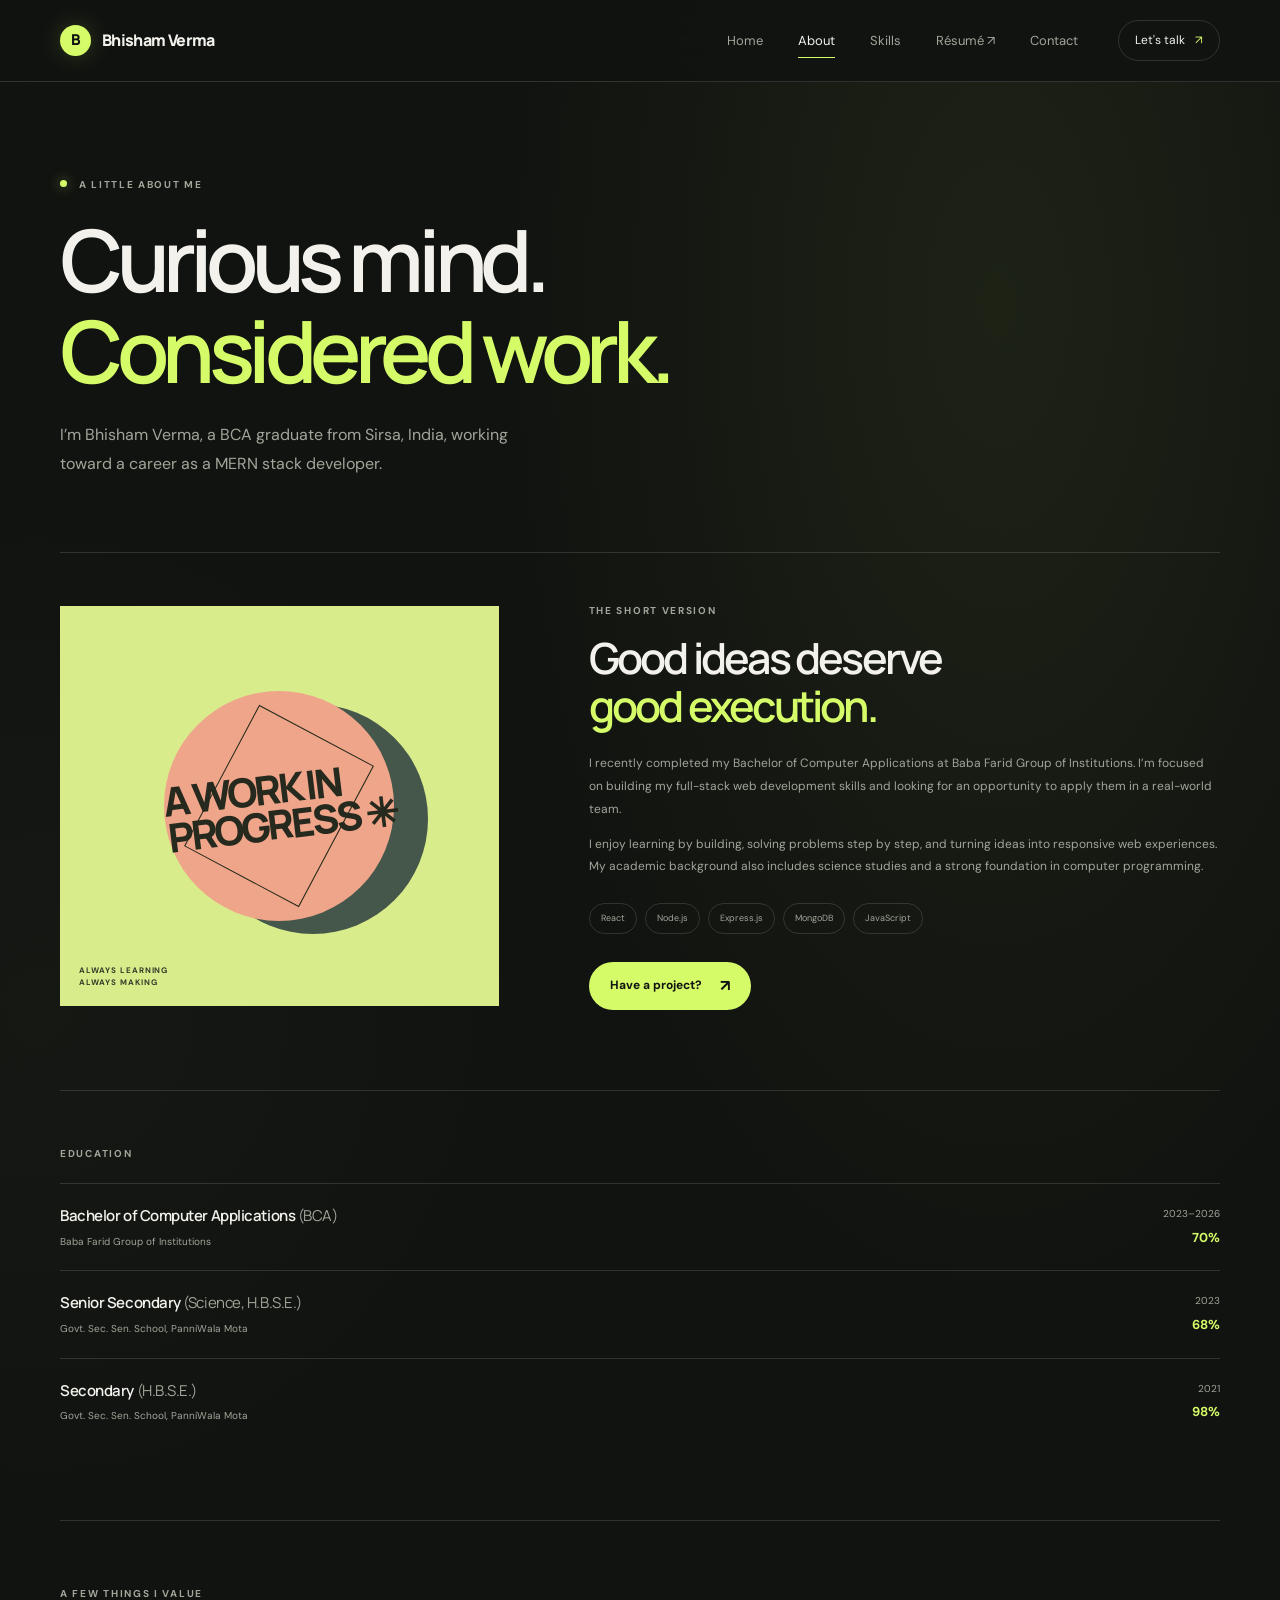
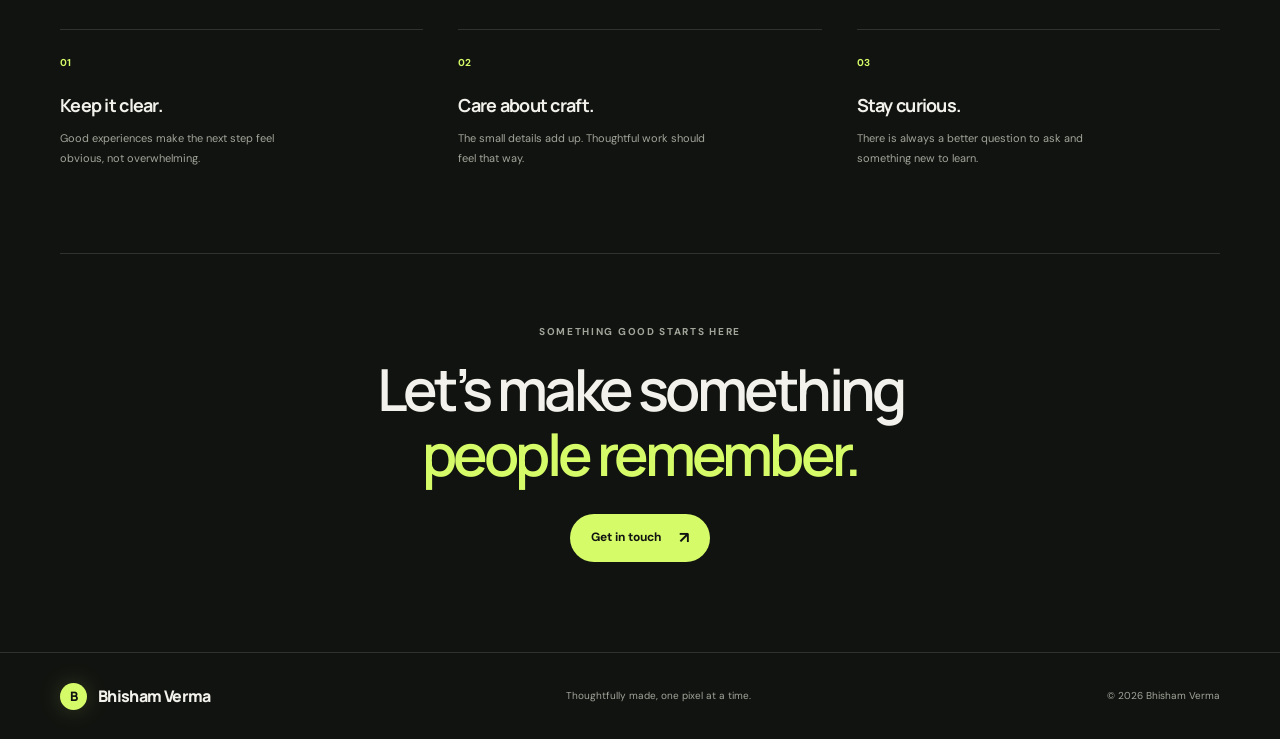
==== About.html @ 9be46f8a "Add portfolio website" ====
<!DOCTYPE html>
<html lang="en">

<head>
    <meta charset="UTF-8">
    <meta name="viewport" content="width=device-width, initial-scale=1.0">
    <meta name="description"
        content="Learn about Bhisham Verma, a BCA graduate and aspiring MERN stack developer based in Sirsa, India.">
    <meta name="theme-color" content="#111310">
    <title>About — Bhisham Verma</title>
    <link rel="preconnect" href="https://fonts.googleapis.com">
    <link rel="preconnect" href="https://fonts.gstatic.com" crossorigin>
    <link
        href="https://fonts.googleapis.com/css2?family=DM+Sans:wght@400;500;600;700&family=Manrope:wght@400;500;600;700;800&display=swap"
        rel="stylesheet">
    <link rel="stylesheet" href="styles.css">
    <script src="script.js" defer></script>
</head>

<body>
    <header class="site-header">
        <a class="brand" href="Home.html" aria-label="Bhisham Verma, home"><span
                class="brand-mark">B</span><span>Bhisham Verma</span></a>
        <button class="menu-toggle" type="button" aria-expanded="false" aria-controls="site-nav"
            aria-label="Open navigation">
            <span></span><span></span>
        </button>
        <nav class="site-nav" id="site-nav" aria-label="Main navigation">
            <a class="nav-link" href="Home.html">Home</a>
            <a class="nav-link active" href="About.html" aria-current="page">About</a>
            <a class="nav-link" href="Skills.html">Skills</a>
            <a class="nav-link"
                href="https://drive.google.com/file/d/19eicrNjOLFm74YyYpcA2TTsWIDAgU6EY/view"
                target="_blank" rel="noopener noreferrer">Résumé <span aria-hidden="true">↗</span></a>
            <a class="nav-link" href="Contact.html">Contact</a>
            <a class="nav-cta" href="Contact.html">Let's talk <span aria-hidden="true">↗</span></a>
        </nav>
    </header>

    <main class="page-shell inner-page">
        <section class="inner-hero">
            <p class="eyebrow"><span class="status-dot"></span> A LITTLE ABOUT ME</p>
            <h1>Curious mind.<br><span class="text-accent">Considered work.</span></h1>
            <p class="inner-lede">I’m Bhisham Verma, a BCA graduate from Sirsa, India, working toward a career as a MERN
                stack developer.</p>
        </section>
        <section class="about-layout">
            <div class="about-visual" aria-hidden="true">
                <div class="about-shape shape-circle"></div>
                <div class="about-shape shape-square"></div>
                <span class="about-caption">A WORK IN<br>PROGRESS ✳</span>
                <span class="about-note">ALWAYS LEARNING<br>ALWAYS MAKING</span>
            </div>
            <div class="about-copy">
                <p class="eyebrow">THE SHORT VERSION</p>
                <h2>Good ideas deserve<br><span class="text-accent">good execution.</span></h2>
                <p>I recently completed my Bachelor of Computer Applications at Baba Farid Group of Institutions. I’m
                    focused on building my full-stack web development skills and looking for an opportunity to apply
                    them in a real-world team.</p>
                <p>I enjoy learning by building, solving problems step by step, and turning ideas into responsive web
                    experiences. My academic background also includes science studies and a strong foundation in
                    computer programming.</p>
                <div class="skill-list">
                    <span>React</span><span>Node.js</span><span>Express.js</span><span>MongoDB</span><span>JavaScript</span>
                </div>
                <a class="button button-primary" href="Contact.html">Have a project? <span
                        aria-hidden="true">↗</span></a>
            </div>
        </section>
        <section class="education-section">
            <p class="eyebrow">EDUCATION</p>
            <article class="education-card">
                <div>
                    <h2>Bachelor of Computer Applications <span>(BCA)</span></h2>
                    <p class="education-school">Baba Farid Group of Institutions</p>
                </div>
                <div class="education-result"><span>2023–2026</span><strong>70%</strong></div>
            </article>
            <article class="education-card">
                <div>
                    <h2>Senior Secondary <span>(Science, H.B.S.E.)</span></h2>
                    <p class="education-school">Govt. Sec. Sen. School, PanniWala Mota</p>
                </div>
                <div class="education-result"><span>2023</span><strong>68%</strong></div>
            </article>
            <article class="education-card">
                <div>
                    <h2>Secondary <span>(H.B.S.E.)</span></h2>
                    <p class="education-school">Govt. Sec. Sen. School, PanniWala Mota</p>
                </div>
                <div class="education-result"><span>2021</span><strong>98%</strong></div>
            </article>
        </section>
        <section class="values-section">
            <p class="eyebrow">A FEW THINGS I VALUE</p>
            <div class="values-grid">
                <article><span class="value-number">01</span>
                    <h3>Keep it clear.</h3>
                    <p>Good experiences make the next step feel obvious, not overwhelming.</p>
                </article>
                <article><span class="value-number">02</span>
                    <h3>Care about craft.</h3>
                    <p>The small details add up. Thoughtful work should feel that way.</p>
                </article>
                <article><span class="value-number">03</span>
                    <h3>Stay curious.</h3>
                    <p>There is always a better question to ask and something new to learn.</p>
                </article>
            </div>
        </section>
        <section class="inner-cta">
            <p class="eyebrow">SOMETHING GOOD STARTS HERE</p>
            <h2>Let’s make something<br><span class="text-accent">people remember.</span></h2>
            <a class="button button-primary" href="Contact.html">Get in touch <span aria-hidden="true">↗</span></a>
        </section>
    </main>

    <footer class="site-footer">
        <div class="page-shell footer-inner">
            <a class="brand footer-brand" href="Home.html"><span class="brand-mark">B</span><span>Bhisham Verma</span></a>
            <p>Thoughtfully made, one pixel at a time.</p>
            <span>© <span data-year></span> Bhisham Verma</span>
        </div>
    </footer>
</body>

</html>
---- styles.css ----
:root {
    color-scheme: dark;
    --bg: #111310;
    --surface: #191b17;
    --surface-light: #22251f;
    --text: #f2f1eb;
    --muted: #a2a59a;
    --line: rgba(242, 241, 235, .14);
    --lime: #d5fb69;
    --orange: #ff9976;
    --blue: #9ecbff;
    --font-body: "DM Sans", sans-serif;
    --font-display: "Manrope", sans-serif;
}

* { box-sizing: border-box; }
html { scroll-behavior: smooth; }
body { margin: 0; background: var(--bg); color: var(--text); font-family: var(--font-body); font-size: 16px; line-height: 1.65; -webkit-font-smoothing: antialiased; }
a { color: inherit; text-decoration: none; }
button, input, textarea { font: inherit; }
button, a { -webkit-tap-highlight-color: transparent; }
::selection { color: var(--bg); background: var(--lime); }
.page-shell { width: min(1160px, calc(100% - 80px)); margin-inline: auto; }
.text-accent { color: var(--lime); }

.site-header { height: 82px; padding: 0 max(40px, calc((100vw - 1160px) / 2)); display: flex; align-items: center; justify-content: space-between; border-bottom: 1px solid var(--line); position: relative; z-index: 10; }
.brand { display: inline-flex; align-items: center; gap: 11px; font-family: var(--font-display); font-size: 15px; font-weight: 800; letter-spacing: -.04em; }
.brand-mark { display: grid; place-items: center; width: 31px; height: 31px; background: var(--lime); color: var(--bg); border-radius: 50%; font-size: 15px; }
.site-nav { display: flex; align-items: center; gap: 35px; }
.nav-link { color: var(--muted); font-size: 13px; transition: color .2s ease; }
.nav-link:hover, .nav-link.active { color: var(--text); }
.nav-cta { margin-left: 5px; padding: 10px 16px; border: 1px solid var(--line); border-radius: 99px; font-size: 12px; transition: background .2s ease, color .2s ease; }
.nav-cta:hover { background: var(--lime); border-color: var(--lime); color: var(--bg); }
.nav-cta span { color: var(--lime); margin-left: 7px; }
.nav-cta:hover span { color: var(--bg); }
.menu-toggle { display: none; }

.hero { min-height: 690px; padding-top: 100px; padding-bottom: 110px; display: grid; grid-template-columns: 1.1fr .9fr; align-items: center; position: relative; }
.hero-copy { position: relative; z-index: 2; padding-bottom: 30px; }
.eyebrow { margin: 0 0 22px; color: var(--muted); font-size: 10px; font-weight: 700; letter-spacing: .17em; line-height: 1.5; }
.status-dot { display: inline-block; width: 7px; height: 7px; margin-right: 8px; border-radius: 50%; background: var(--lime); box-shadow: 0 0 12px rgba(213, 251, 105, .5); vertical-align: 1px; }
h1, h2, h3, p { margin-top: 0; }
h1, h2, h3 { font-family: var(--font-display); }
.hero h1, .inner-hero h1, .contact-hero h1 { margin-bottom: 25px; font-size: clamp(48px, 6.3vw, 82px); font-weight: 600; line-height: 1.06; letter-spacing: -.075em; }
.hero-intro { max-width: 440px; margin-bottom: 31px; color: var(--muted); font-size: 15px; line-height: 1.8; }
.hero-intro strong { color: var(--text); font-weight: 600; }
.hero-actions { display: flex; align-items: center; gap: 27px; }
.button { min-height: 48px; padding: 0 20px; display: inline-flex; align-items: center; justify-content: center; gap: 18px; border: 1px solid transparent; border-radius: 99px; font-size: 12px; font-weight: 700; transition: transform .2s ease, background .2s ease, color .2s ease; cursor: pointer; }
.button:hover { transform: translateY(-2px); }
.button-primary { background: var(--lime); color: var(--bg); }
.button-primary:hover { background: #e2ff9b; }
.button-primary span { font-size: 16px; }
.button-outline { border-color: var(--line); color: var(--text); }
.button-outline:hover { background: var(--text); color: var(--bg); }
.text-link { display: inline-flex; gap: 10px; align-items: center; color: var(--text); font-size: 12px; font-weight: 600; }
.text-link span { color: var(--lime); font-size: 16px; transition: transform .2s ease; }
.text-link:hover span { transform: translate(3px, -3px); }
.hero-note { display: flex; align-items: center; gap: 13px; margin-top: 64px; color: var(--muted); font-size: 10px; line-height: 1.6; }
.note-line { width: 34px; height: 1px; background: var(--lime); }
.hero-art { width: min(100%, 465px); aspect-ratio: 1 / 1.02; margin: 0 auto; position: relative; display: grid; place-items: center; }
.art-orbit { position: absolute; border: 1px solid rgba(213, 251, 105, .18); border-radius: 50%; transform: rotate(-31deg); }
.orbit-one { width: 104%; height: 54%; }
.orbit-two { width: 86%; height: 76%; transform: rotate(53deg); border-color: rgba(255, 153, 118, .25); }
.art-sun { position: absolute; top: 11%; right: 14%; width: 76px; height: 76px; background: var(--lime); border-radius: 50%; box-shadow: 0 0 65px rgba(213, 251, 105, .17); }
.art-card { width: 66%; height: 81%; position: relative; z-index: 1; overflow: hidden; display: flex; flex-direction: column; justify-content: space-between; background: #d1a995; border: 7px solid #25251f; border-radius: 45% 45% 12px 12px; box-shadow: 0 30px 70px rgba(0, 0, 0, .35); transform: rotate(4deg); }
.art-card-top, .art-card-bottom { padding: 15px 16px; display: flex; justify-content: space-between; color: #29251f; font-size: 8px; font-weight: 700; letter-spacing: .13em; position: relative; z-index: 3; }
.art-card-top span:last-child, .art-card-bottom span:last-child { font-size: 17px; }
.portrait { height: 80%; position: relative; }
.portrait-face { width: 42%; height: 46%; position: absolute; z-index: 2; top: 17%; left: 31%; background: #a9684d; border-radius: 48% 48% 44% 45%; }
.portrait-hair { width: 49%; height: 42%; position: absolute; z-index: 3; top: 11%; left: 26%; background: #24221e; border-radius: 47% 48% 16% 17%; transform: rotate(-5deg); }
.portrait-hair:after { content: ""; position: absolute; width: 37%; height: 46%; left: 1%; top: 63%; border-radius: 0 0 70% 35%; background: #24221e; }
.portrait-eye { width: 5px; height: 3px; position: absolute; top: 47%; background: #25211e; border-radius: 50%; }
.eye-left { left: 27%; }.eye-right { right: 27%; }
.portrait-smile { width: 13px; height: 7px; position: absolute; left: calc(50% - 6px); top: 67%; border-bottom: 2px solid #512f29; border-radius: 50%; }
.portrait-neck { width: 15%; height: 22%; position: absolute; top: 55%; left: 42%; background: #a9684d; }
.portrait-shirt { width: 82%; height: 42%; position: absolute; left: 9%; bottom: -12%; background: #353e38; border-radius: 48% 48% 0 0; }
.art-sticker { position: absolute; z-index: 2; padding: 11px 14px; background: var(--lime); color: var(--bg); font-size: 8px; font-weight: 800; letter-spacing: .09em; line-height: 1.35; box-shadow: 0 8px 20px rgba(0, 0, 0, .2); }
.sticker-top { top: 17%; left: -1%; transform: rotate(-9deg); }
.sticker-bottom { bottom: 14%; right: -1%; background: #fa9975; transform: rotate(7deg); }
.art-sparkle { position: absolute; color: var(--lime); }
.sparkle-one { top: 6%; left: 29%; font-size: 28px; }.sparkle-two { right: 7%; bottom: 28%; color: var(--orange); font-size: 24px; }
.scroll-cue { position: absolute; right: 0; bottom: 38px; display: flex; align-items: center; gap: 11px; color: var(--muted); font-size: 8px; letter-spacing: .15em; }
.scroll-line { width: 33px; height: 1px; background: var(--muted); }

.intro-strip { background: var(--lime); color: var(--bg); }
.strip-inner { min-height: 112px; display: flex; align-items: center; justify-content: space-between; gap: 20px; }
.strip-inner p { margin: 0; font-family: var(--font-display); font-size: 14px; font-weight: 800; letter-spacing: .04em; }
.strip-inner p span { color: #596b2b; }
.strip-star { font-size: 33px; }
.strip-inner .strip-aside { font-family: var(--font-body); font-size: 11px; font-weight: 500; line-height: 1.5; }

.work-section { padding-top: 120px; padding-bottom: 115px; }
.section-heading { display: flex; align-items: end; justify-content: space-between; gap: 40px; margin-bottom: 43px; }
.section-heading .eyebrow { margin-bottom: 14px; }
.section-heading h2, .approach-inner h2, .about-copy h2, .contact-details h2, .inner-cta h2 { margin: 0; font-size: clamp(36px, 4.5vw, 54px); line-height: 1.12; letter-spacing: -.065em; font-weight: 600; }
.section-summary { max-width: 300px; margin: 0 0 5px; color: var(--muted); font-size: 12px; line-height: 1.8; }
.project-grid { display: grid; grid-template-columns: repeat(3, 1fr); gap: 20px; }
.project-card { min-width: 0; }
.project-visual { height: 285px; padding: 19px; position: relative; display: grid; place-items: center; overflow: hidden; border-radius: 4px; }
.project-lime .project-visual { background: #d9ec8c; color: #24291a; }
.project-peach .project-visual { background: #edae93; color: #4b2823; }
.project-blue .project-visual { background: #a7c9e8; color: #202e3a; }
.visual-index { position: absolute; top: 16px; left: 18px; font-size: 9px; font-weight: 700; letter-spacing: .1em; opacity: .65; }
.orbit-window { width: 76%; height: 75%; position: relative; overflow: hidden; display: flex; align-items: center; justify-content: center; background: #f4f3e7; border-radius: 3px; box-shadow: 0 14px 35px rgba(30, 40, 20, .15); }
.orbit-sphere { width: 108px; height: 108px; position: absolute; border-radius: 50%; background: radial-gradient(circle at 34% 28%, #f8e7aa, #e58e60 56%, #b65e4c); box-shadow: 16px 19px 0 -4px #455848; }
.orbit-window:before { content: ""; width: 150%; height: 50%; position: absolute; border: 1px solid #536647; border-radius: 50%; transform: rotate(-24deg); }
.orbit-label, .orbit-small { position: absolute; top: 13px; font-family: var(--font-display); font-size: 9px; font-weight: 700; }
.orbit-label { left: 13px; }.orbit-small { right: 13px; }
.cafe-window { width: 70%; height: 81%; padding: 18px; position: relative; background: #f7dfc0; box-shadow: 0 15px 36px rgba(79, 42, 35, .16); }
.cafe-caption { font-family: var(--font-display); font-size: clamp(30px, 4vw, 48px); line-height: .83; font-weight: 800; letter-spacing: -.09em; }
.cafe-sun { position: absolute; top: 15px; right: 17px; font-size: 42px; color: #e96843; }
.cafe-bottom { position: absolute; bottom: 15px; left: 18px; font-size: 7px; font-weight: 700; letter-spacing: .12em; }
.app-window { width: 70%; height: 83%; padding: 16px; position: relative; background: #f2f3ee; box-shadow: 0 15px 36px rgba(32, 46, 58, .17); }
.app-top, .app-bottom { display: flex; align-items: center; justify-content: space-between; font-size: 8px; font-weight: 700; }
.app-greeting { margin: 24px 0 15px; font-family: var(--font-display); font-size: 28px; font-weight: 600; line-height: 1.05; letter-spacing: -.08em; }
.app-greeting em { color: #729a58; font-style: normal; }
.app-progress { height: 4px; background: #dde2d8; }.app-progress span { display: block; width: 68%; height: 100%; background: #8cab68; }
.app-bottom { position: absolute; bottom: 13px; left: 16px; right: 16px; font-size: 6px; letter-spacing: .1em; }
.app-bottom b { font-size: 15px; }
.project-info { margin-top: 18px; display: flex; align-items: center; justify-content: space-between; }
.project-type { margin: 0 0 5px; color: var(--muted); font-size: 8px; font-weight: 700; letter-spacing: .12em; }
.project-info h3 { margin: 0; font-size: 17px; font-weight: 600; letter-spacing: -.04em; }
.round-link { width: 34px; height: 34px; display: grid; place-items: center; border: 1px solid var(--line); border-radius: 50%; transition: color .2s ease, background .2s ease; }
.round-link:hover { color: var(--bg); background: var(--lime); border-color: var(--lime); }
.project-description { margin: 9px 0 0; color: var(--muted); font-size: 11px; }
.work-footer { margin-top: 45px; padding-top: 22px; display: flex; justify-content: space-between; border-top: 1px solid var(--line); }
.work-footer p { margin: 0; color: var(--muted); font-size: 12px; }

.approach-section { background: var(--surface); }
.approach-inner { min-height: 340px; padding-block: 80px; display: flex; align-items: center; justify-content: space-between; gap: 80px; }
.approach-inner .eyebrow { margin-bottom: 18px; }
.approach-copy { max-width: 400px; }
.approach-copy p { margin-bottom: 23px; color: var(--muted); font-size: 13px; line-height: 1.8; }
.site-footer { border-top: 1px solid var(--line); }
.footer-inner { min-height: 86px; display: flex; align-items: center; justify-content: space-between; gap: 20px; }
.footer-brand { font-size: 13px; }
.footer-brand .brand-mark { width: 27px; height: 27px; font-size: 13px; }
.footer-inner p, .footer-inner > span { margin: 0; color: var(--muted); font-size: 10px; }

.inner-page { padding-top: 95px; }
.inner-hero { max-width: 810px; }
.inner-hero .eyebrow { margin-bottom: 22px; }
.inner-hero h1, .contact-hero h1 { font-size: clamp(54px, 7vw, 86px); }
.inner-lede { max-width: 490px; color: var(--muted); font-size: 16px; line-height: 1.8; }
.about-layout { margin-top: 73px; padding-block: 50px 80px; display: grid; grid-template-columns: .82fr 1.18fr; align-items: center; gap: 90px; border-top: 1px solid var(--line); }
.about-visual { min-height: 400px; position: relative; display: grid; place-items: center; overflow: hidden; background: #d9ec8c; }
.about-shape { position: absolute; }
.shape-circle { width: 230px; height: 230px; border-radius: 50%; background: #efa58a; box-shadow: 34px 13px 0 #45574a; }
.shape-square { width: 130px; height: 160px; border: 1px solid #24291a; transform: rotate(28deg); }
.about-caption { position: relative; z-index: 1; color: #26291e; font-family: var(--font-display); font-size: 40px; font-weight: 800; line-height: .9; letter-spacing: -.08em; transform: rotate(-7deg); }
.about-note { position: absolute; bottom: 18px; left: 19px; color: #343a29; font-size: 8px; font-weight: 700; line-height: 1.5; letter-spacing: .12em; }
.about-copy .eyebrow { margin-bottom: 16px; }
.about-copy h2 { margin-bottom: 22px; font-size: clamp(31px, 3.6vw, 43px); }
.about-copy > p:not(.eyebrow) { color: var(--muted); font-size: 12px; line-height: 1.9; }
.skill-list { display: flex; flex-wrap: wrap; gap: 8px; margin: 25px 0 28px; }
.skill-list span { padding: 7px 11px; border: 1px solid var(--line); border-radius: 99px; color: var(--muted); font-size: 9px; }
.education-section { padding-block: 55px 75px; border-top: 1px solid var(--line); }
.education-section > .eyebrow { margin-bottom: 22px; }
.education-card { padding: 20px 0; display: flex; justify-content: space-between; align-items: center; gap: 24px; border-top: 1px solid var(--line); }
.education-card h2 { margin: 0 0 5px; font-size: 15px; font-weight: 600; letter-spacing: -.03em; }
.education-card h2 span { color: var(--muted); font-weight: 400; }
.education-school { margin: 0; color: var(--muted); font-size: 10px; }
.education-result { min-width: 75px; display: flex; flex-direction: column; align-items: flex-end; gap: 4px; color: var(--muted); font-size: 10px; }
.education-result strong { color: var(--lime); font-size: 13px; }
.values-section { padding-block: 65px 85px; border-top: 1px solid var(--line); }
.values-section > .eyebrow { margin-bottom: 28px; }
.values-grid { display: grid; grid-template-columns: repeat(3, 1fr); gap: 35px; }
.values-grid article { padding-top: 18px; border-top: 1px solid var(--line); }
.value-number { color: var(--lime); font-size: 10px; font-weight: 700; }
.values-grid h3 { margin: 17px 0 8px; font-size: 18px; letter-spacing: -.04em; }
.values-grid p { max-width: 260px; margin: 0; color: var(--muted); font-size: 11px; line-height: 1.8; }
.inner-cta { padding: 70px 20px 90px; text-align: center; border-top: 1px solid var(--line); }
.inner-cta .eyebrow { margin-bottom: 18px; }
.inner-cta h2 { margin-bottom: 27px; font-size: clamp(36px, 5vw, 58px); }

.skills-hero { padding-bottom: 20px; }
.skills-section { padding-block: 55px 75px; border-top: 1px solid var(--line); }
.skills-section-heading { margin-bottom: 28px; display: flex; align-items: end; justify-content: space-between; gap: 30px; }
.skills-section-heading .eyebrow { margin-bottom: 12px; }
.skills-section-heading h2 { margin: 0; font-size: clamp(35px, 4.5vw, 51px); line-height: 1.12; letter-spacing: -.065em; font-weight: 600; }
.skills-disclaimer { max-width: 280px; margin: 0 0 4px; color: var(--muted); font-size: 11px; line-height: 1.8; }
.skills-grid { display: grid; grid-template-columns: repeat(2, 1fr); gap: 14px; }
.skill-card { min-height: 255px; padding: 22px; position: relative; background: var(--surface); border: 1px solid var(--line); }
.skill-card-number { color: var(--muted); font-size: 8px; font-weight: 700; letter-spacing: .14em; }
.skill-card-icon { width: 42px; height: 42px; margin-top: 25px; display: grid; place-items: center; border-radius: 50%; background: rgba(213, 251, 105, .12); color: var(--lime); font-family: var(--font-display); font-size: 16px; font-weight: 700; }
.skill-card h3 { margin: 17px 0 8px; font-size: 17px; letter-spacing: -.04em; }
.skill-card > p { min-height: 42px; margin: 0; color: var(--muted); font-size: 10px; line-height: 1.8; }
.skill-tags { margin: 17px 0 0; padding: 0; display: flex; flex-wrap: wrap; gap: 6px; list-style: none; }
.skill-tags li { padding: 5px 8px; border: 1px solid var(--line); border-radius: 99px; color: var(--muted); font-size: 8px; }
.skills-approach { min-height: 250px; margin-bottom: 15px; padding: 43px 55px; display: flex; align-items: center; gap: 45px; background: var(--surface); }
.skills-approach-mark { color: var(--lime); font-size: 75px; line-height: 1; }
.skills-approach .eyebrow { margin-bottom: 12px; }
.skills-approach h2 { margin: 0 0 12px; font-size: clamp(31px, 4vw, 43px); line-height: 1.12; letter-spacing: -.065em; }
.skills-approach > div:last-child > p:last-child { max-width: 520px; margin: 0; color: var(--muted); font-size: 11px; line-height: 1.8; }

.contact-hero { min-height: 340px; padding-block: 40px; display: flex; align-items: center; justify-content: space-between; border-bottom: 1px solid var(--line); }
.contact-hero .eyebrow { margin-bottom: 20px; }
.contact-hero .inner-lede { max-width: 420px; margin-bottom: 0; }
.contact-spark { margin-right: 10%; color: var(--lime); font-size: clamp(100px, 17vw, 190px); line-height: 1; animation: slow-spin 32s linear infinite; }
@keyframes slow-spin { to { transform: rotate(360deg); } }
.contact-layout { padding-block: 75px 90px; display: grid; grid-template-columns: .8fr 1.2fr; gap: 100px; }
.contact-details .eyebrow { margin-bottom: 16px; }
.contact-details h2 { margin-bottom: 17px; font-size: clamp(35px, 4vw, 48px); }
.contact-details > p:not(.eyebrow):not(.contact-small) { max-width: 310px; color: var(--muted); font-size: 12px; line-height: 1.8; }
.contact-email { display: inline-flex; gap: 12px; margin-top: 17px; padding-bottom: 6px; border-bottom: 1px solid var(--lime); font-size: 14px; }
.contact-email span { color: var(--lime); }
.contact-small { margin-top: 10px; color: var(--muted); font-size: 9px; }
.contact-form { display: flex; flex-direction: column; }
.contact-form label { margin: 0 0 7px; font-size: 10px; font-weight: 600; }
.contact-form input, .contact-form textarea { width: 100%; margin-bottom: 23px; padding: 12px 0; resize: vertical; border: 0; border-bottom: 1px solid var(--line); border-radius: 0; outline: none; background: transparent; color: var(--text); font-size: 12px; transition: border-color .2s ease; }
.contact-form input:focus, .contact-form textarea:focus { border-color: var(--lime); }
.contact-form input::placeholder, .contact-form textarea::placeholder { color: #777b72; }
.contact-form .button { align-self: flex-start; }
.form-note { margin: 12px 0 0; color: var(--muted); font-size: 9px; }
.contact-bottom { padding-block: 22px 60px; display: flex; justify-content: space-between; border-top: 1px solid var(--line); }
.contact-bottom p { margin: 0; color: var(--muted); font-size: 11px; }

:focus-visible { outline: 2px solid var(--lime); outline-offset: 4px; }

@media (max-width: 850px) {
    .page-shell { width: min(100% - 48px, 680px); }
    .site-header { height: 72px; padding-inline: 24px; }
    .hero { min-height: auto; padding-top: 85px; padding-bottom: 105px; grid-template-columns: 1fr  .8fr; }
    .hero h1 { font-size: clamp(48px, 8vw, 68px); }
    .hero-art { width: 115%; margin-left: -5%; }
    .art-card-top, .art-card-bottom { padding-inline: 10px; }
    .project-grid { gap: 14px; }
    .project-visual { height: 230px; padding: 12px; }
    .about-layout { gap: 45px; }
    .about-visual { min-height: 340px; }
    .shape-circle { width: 185px; height: 185px; }
    .contact-layout { gap: 55px; }
    .skills-grid { gap: 10px; }
    .skill-card { padding: 17px; }
}

@media (max-width: 620px) {
    .page-shell { width: calc(100% - 40px); }
    .site-header { height: 68px; padding-inline: 20px; }
    .menu-toggle { width: 40px; height: 40px; padding: 11px 9px; display: flex; flex-direction: column; justify-content: center; gap: 6px; border: 1px solid var(--line); border-radius: 50%; background: transparent; cursor: pointer; }
    .menu-toggle span { width: 100%; height: 1px; background: var(--text); transition: transform .2s ease; }
    .menu-toggle[aria-expanded="true"] span:first-child { transform: translateY(3.5px) rotate(45deg); }
    .menu-toggle[aria-expanded="true"] span:last-child { transform: translateY(-3.5px) rotate(-45deg); }
    .site-nav { position: absolute; top: 67px; left: 0; right: 0; padding: 14px 20px 21px; display: none; flex-direction: column; align-items: stretch; gap: 0; border-bottom: 1px solid var(--line); background: var(--bg); }
    .site-nav.is-open { display: flex; }
    .nav-link { padding: 12px 0; border-bottom: 1px solid var(--line); }
    .nav-cta { margin: 14px 0 0; text-align: center; }
    .hero { padding-top: 68px; padding-bottom: 85px; display: flex; flex-direction: column; align-items: stretch; }
    .hero-copy { padding-bottom: 0; }
    .hero h1 { font-size: clamp(48px, 12vw, 68px); }
    .hero-intro { max-width: 380px; font-size: 14px; }
    .hero-note { margin-top: 36px; }
    .hero-art { width: min(100%, 390px); margin: 25px auto 0; }
    .scroll-cue { right: 0; bottom: 25px; }
    .strip-inner { min-height: 94px; flex-wrap: wrap; justify-content: flex-start; gap: 12px; padding-block: 17px; }
    .strip-inner p { font-size: 11px; }
    .strip-star { margin-left: auto; font-size: 24px; }
    .strip-inner .strip-aside { width: 100%; font-size: 9px; }
    .work-section { padding-top: 78px; padding-bottom: 75px; }
    .section-heading { align-items: flex-start; flex-direction: column; gap: 14px; margin-bottom: 28px; }
    .section-heading h2 { font-size: 43px; }
    .project-grid { grid-template-columns: 1fr; gap: 34px; }
    .project-visual { height: min(78vw, 340px); }
    .cafe-caption { font-size: 54px; }
    .app-greeting { font-size: 36px; }
    .work-footer { margin-top: 32px; flex-direction: column; gap: 12px; }
    .approach-inner { min-height: 0; padding-block: 65px; flex-direction: column; align-items: flex-start; gap: 25px; }
    .approach-inner h2 { font-size: 42px; }
    .approach-copy p { font-size: 12px; }
    .footer-inner { padding-block: 20px; flex-wrap: wrap; }
    .footer-inner p { order: 3; width: 100%; }
    .inner-page { padding-top: 65px; }
    .inner-hero h1, .contact-hero h1 { font-size: clamp(48px, 12vw, 68px); }
    .inner-lede { font-size: 14px; }
    .about-layout { margin-top: 40px; padding-block: 30px 55px; grid-template-columns: 1fr; gap: 35px; }
    .about-visual { min-height: 320px; }
    .about-copy h2 { font-size: 36px; }
    .education-section { padding-block: 40px 55px; }
    .education-card { align-items: flex-start; gap: 12px; }
    .education-card h2 { font-size: 13px; }
    .education-school { max-width: 230px; font-size: 9px; }
    .values-section { padding-block: 45px 60px; }
    .values-grid { grid-template-columns: 1fr; gap: 23px; }
    .values-grid h3 { margin-top: 10px; }
    .values-grid p { max-width: 350px; }
    .inner-cta { padding: 50px 0 65px; }
    .inner-cta h2 { font-size: 39px; }
    .skills-hero { padding-bottom: 10px; }
    .skills-section { padding-block: 35px 55px; }
    .skills-section-heading { align-items: flex-start; flex-direction: column; gap: 12px; }
    .skills-section-heading h2 { font-size: 39px; }
    .skills-grid { grid-template-columns: 1fr; gap: 12px; }
    .skill-card { min-height: 0; padding: 20px; }
    .skill-card-icon { margin-top: 18px; }
    .skill-card > p { min-height: 0; }
    .skills-approach { min-height: 0; padding: 28px 23px; gap: 17px; }
    .skills-approach-mark { font-size: 46px; }
    .skills-approach h2 { font-size: 31px; }
    .contact-hero { min-height: 290px; }
    .contact-spark { margin-right: 0; font-size: 70px; }
    .contact-layout { padding-block: 48px 65px; grid-template-columns: 1fr; gap: 32px; }
    .contact-details h2 { font-size: 40px; }
    .contact-bottom { flex-direction: column; gap: 12px; }
}

@media (prefers-reduced-motion: reduce) {
    *, *::before, *::after { scroll-behavior: auto !important; animation-duration: .01ms !important; animation-iteration-count: 1 !important; transition-duration: .01ms !important; }
}

body {
    background:
        radial-gradient(ellipse at 78% 13%, rgba(118, 143, 63, .12), transparent 31rem),
        radial-gradient(ellipse at 3% 43%, rgba(59, 77, 53, .09), transparent 30rem),
        var(--bg);
    overflow-x: clip;
}

.site-header {
    position: sticky;
    top: 0;
    background: rgba(17, 19, 16, .88);
    backdrop-filter: blur(18px);
    -webkit-backdrop-filter: blur(18px);
}

.brand { font-size: 16px; }
.brand-mark { box-shadow: 0 0 25px rgba(213, 251, 105, .19); }
.nav-link { position: relative; }
.nav-link:not(.nav-cta)::after {
    content: "";
    height: 1px;
    position: absolute;
    right: 0;
    bottom: -7px;
    left: 0;
    background: var(--lime);
    transform: scaleX(0);
    transform-origin: left;
    transition: transform .2s ease;
}
.nav-link:not(.nav-cta):hover::after, .nav-link:not(.nav-cta).active::after { transform: scaleX(1); }

.hero { min-height: 710px; }
.hero-copy { padding-bottom: 10px; }
.hero h1 {
    font-size: clamp(58px, 7.4vw, 96px);
    font-weight: 700;
    letter-spacing: -.085em;
}
.hero-intro { max-width: 410px; }
.hero-art {
    width: min(100%, 490px);
    aspect-ratio: 1 / 1;
    isolation: isolate;
}
.code-glow {
    width: 68%;
    aspect-ratio: 1;
    position: absolute;
    border-radius: 50%;
    background: rgba(213, 251, 105, .13);
    filter: blur(72px);
}
.code-orbit {
    position: absolute;
    border: 1px solid rgba(213, 251, 105, .2);
    border-radius: 50%;
}
.code-orbit-one { width: 101%; height: 49%; transform: rotate(-35deg); }
.code-orbit-two { width: 81%; height: 77%; border-color: rgba(255, 153, 118, .18); transform: rotate(48deg); }
.code-window {
    width: 87%;
    position: relative;
    z-index: 1;
    overflow: hidden;
    border: 1px solid rgba(242, 241, 235, .18);
    border-radius: 13px;
    background: #191c18;
    box-shadow: 0 38px 100px rgba(0, 0, 0, .48), 0 0 0 7px rgba(255, 255, 255, .025);
    transform: rotate(-3deg);
    transition: transform .45s cubic-bezier(.2, .7, .2, 1), box-shadow .45s ease;
}
.hero-art:hover .code-window { transform: rotate(0) translateY(-5px); box-shadow: 0 45px 110px rgba(0, 0, 0, .52), 0 0 0 7px rgba(255, 255, 255, .035); }
.code-window-top, .code-window-bottom {
    min-height: 43px;
    padding: 0 15px;
    display: flex;
    align-items: center;
    justify-content: space-between;
    color: #8e9388;
    font-size: 9px;
}
.code-window-top { border-bottom: 1px solid rgba(255, 255, 255, .08); }
.window-dots { display: flex; gap: 5px; }
.window-dots i { width: 7px; height: 7px; display: block; border-radius: 50%; background: #fb796d; }
.window-dots i:nth-child(2) { background: #eac66a; }
.window-dots i:nth-child(3) { background: #87c87b; }
.window-live { display: flex; align-items: center; gap: 5px; color: var(--lime); font-size: 7px; font-weight: 700; letter-spacing: .1em; }
.window-live i, .code-window-bottom i { width: 5px; height: 5px; display: inline-block; border-radius: 50%; background: var(--lime); }
.code-window-body { padding: 21px; }
.code-lines {
    display: flex;
    flex-direction: column;
    gap: 8px;
    color: #d9dbd1;
    font-family: Consolas, "Courier New", monospace;
    font-size: clamp(9px, 1.15vw, 12px);
    white-space: nowrap;
}
.code-lines b { margin-right: 14px; color: #62685f; font-weight: 400; }
.code-lines i { font-style: normal; }
.code-purple { color: #d4a5f5; }
.code-green { color: #bde27c; }
.code-orange { color: #f7ac81; }
.code-blue { color: #91caf4; }
.code-preview {
    min-height: 120px;
    margin-top: 21px;
    padding: 18px 23px;
    display: flex;
    align-items: center;
    gap: 25px;
    overflow: hidden;
    background: linear-gradient(115deg, #303b2a, #242d23 62%, #33352a);
    border: 1px solid rgba(213, 251, 105, .13);
    border-radius: 7px;
}
.preview-orbit { width: 72px; height: 72px; flex: 0 0 auto; position: relative; display: grid; place-items: center; border: 1px solid rgba(213, 251, 105, .42); border-radius: 50%; }
.preview-orbit::before { content: ""; width: 92px; height: 35px; position: absolute; border: 1px solid rgba(255, 153, 118, .6); border-radius: 50%; transform: rotate(-39deg); }
.preview-orbit span { width: 34px; height: 34px; border-radius: 50%; background: radial-gradient(circle at 35% 30%, #f9ecb1, #eca16e 62%, #b96850); box-shadow: 12px 7px 0 -4px #d5fb69; }
.preview-orbit i { width: 7px; height: 7px; position: absolute; top: 4px; right: 7px; border-radius: 50%; background: var(--lime); }
.preview-copy { min-width: 0; display: flex; flex-direction: column; }
.preview-copy > span { color: #b7c1aa; font-size: 7px; font-weight: 700; letter-spacing: .18em; }
.preview-copy strong { margin: 3px 0 9px; color: #f0f1e7; font-family: var(--font-display); font-size: 23px; line-height: 1; letter-spacing: -.07em; }
.preview-copy i { width: 70px; height: 3px; margin-top: 4px; border-radius: 9px; background: rgba(240, 241, 231, .22); }
.preview-copy i:last-child { width: 47px; }
.code-window-bottom { min-height: 36px; border-top: 1px solid rgba(255, 255, 255, .08); font-size: 8px; }
.code-window-bottom > span:first-child { display: flex; align-items: center; gap: 6px; color: #b6c0a8; }
.code-float {
    position: absolute;
    z-index: 2;
    padding: 10px 13px;
    border: 1px solid rgba(255, 255, 255, .12);
    border-radius: 8px;
    background: #242720;
    box-shadow: 0 12px 30px rgba(0, 0, 0, .3);
    color: var(--text);
    font-size: 9px;
    font-weight: 600;
}
.code-float b { margin-right: 5px; color: var(--lime); }
.float-react { top: 15%; right: 0; transform: rotate(5deg); }
.float-node { bottom: 17%; left: -2%; transform: rotate(-6deg); }
.code-caption { position: absolute; right: 2%; bottom: 9%; color: var(--lime); font-size: 8px; font-weight: 700; line-height: 1.5; letter-spacing: .13em; transform: rotate(5deg); }
.code-caption span { font-size: 12px; }

.intro-strip { position: relative; overflow: hidden; }
.intro-strip::after { content: "✳"; position: absolute; top: -43px; right: 8%; color: rgba(17, 19, 16, .06); font-size: 175px; line-height: 1; }
.strip-inner { position: relative; z-index: 1; }
.strip-inner p { font-size: 12px; letter-spacing: .08em; }
.strip-inner .strip-aside { font-weight: 700; }
.strip-inner .strip-aside span { color: #596b2b; }

.project-card { transition: transform .3s ease; }
.project-card:hover { transform: translateY(-6px); }
.project-visual { box-shadow: inset 0 0 0 1px rgba(17, 19, 16, .08); transition: box-shadow .3s ease; }
.project-card:hover .project-visual { box-shadow: inset 0 0 0 2px rgba(17, 19, 16, .22); }
.project-info h3 { font-size: 19px; }
.project-description { line-height: 1.7; }
.approach-inner { position: relative; }
.approach-inner::after { content: "✳"; position: absolute; top: 50%; right: 5%; color: rgba(213, 251, 105, .055); font-size: 190px; line-height: 1; transform: translateY(-50%); pointer-events: none; }
.approach-inner > * { position: relative; z-index: 1; }

@media (max-width: 850px) {
    .hero { min-height: 640px; }
    .hero-art { width: 115%; }
    .code-window-body { padding: 16px; }
    .code-preview { min-height: 100px; gap: 17px; padding-inline: 16px; }
    .preview-orbit { width: 58px; height: 58px; }
    .preview-orbit span { width: 28px; height: 28px; }
}

@media (max-width: 620px) {
    .site-header { position: sticky; }
    .hero { padding-top: 60px; }
    .hero h1 { font-size: clamp(54px, 13vw, 74px); }
    .hero-art { width: min(100%, 390px); }
    .code-window { width: 87%; }
    .code-window-body { padding: 15px; }
    .code-window-top { min-height: 38px; padding-inline: 11px; }
    .code-window-bottom { min-height: 33px; padding-inline: 11px; font-size: 7px; }
    .code-lines { gap: 7px; font-size: 9px; }
    .code-lines b { margin-right: 8px; }
    .code-preview { min-height: 88px; margin-top: 16px; gap: 14px; padding: 12px; }
    .preview-orbit { width: 49px; height: 49px; }
    .preview-orbit::before { width: 63px; height: 28px; }
    .preview-orbit span { width: 23px; height: 23px; }
    .preview-copy strong { font-size: 19px; }
    .float-react { right: -1%; }
    .float-node { left: -1%; }
    .strip-inner { gap: 10px; }
    .strip-inner p { font-size: 10px; }
    .strip-inner .strip-aside { font-size: 9px; }
    .approach-inner::after { right: 0; font-size: 110px; }
}
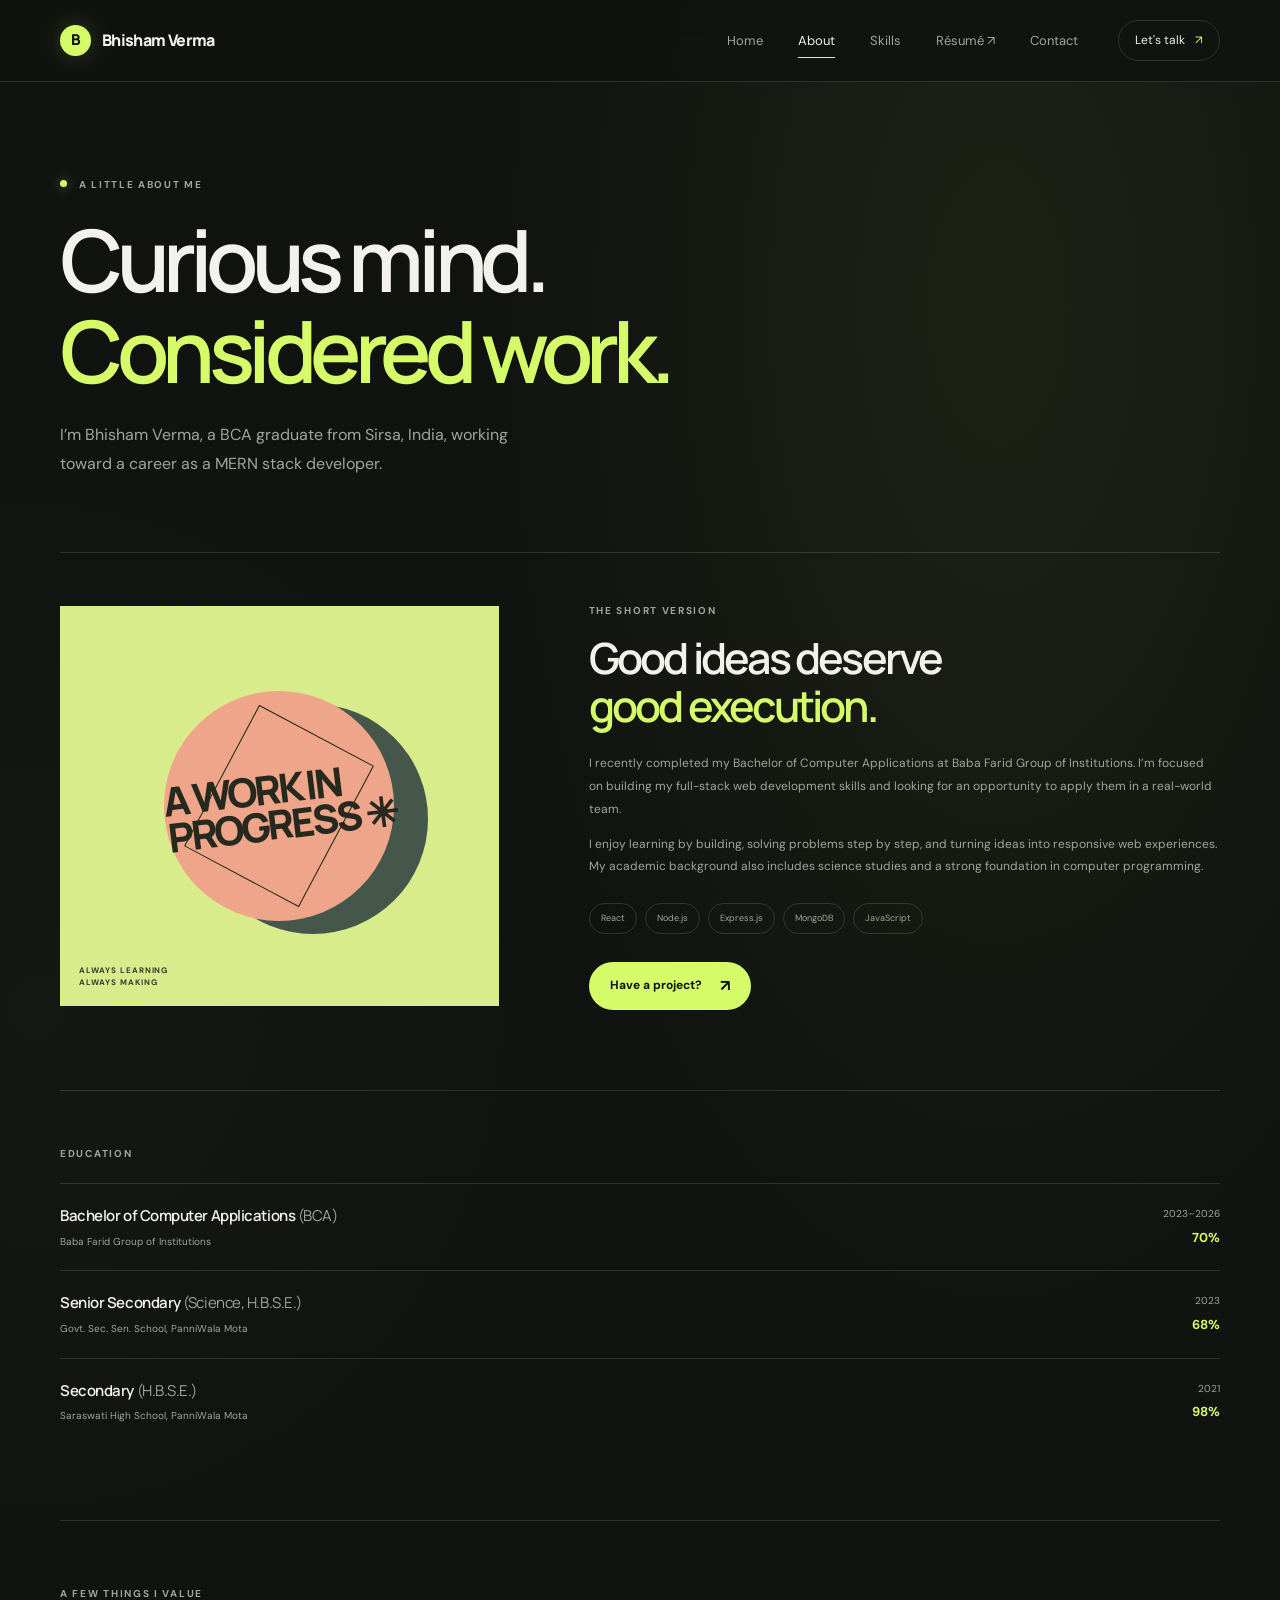
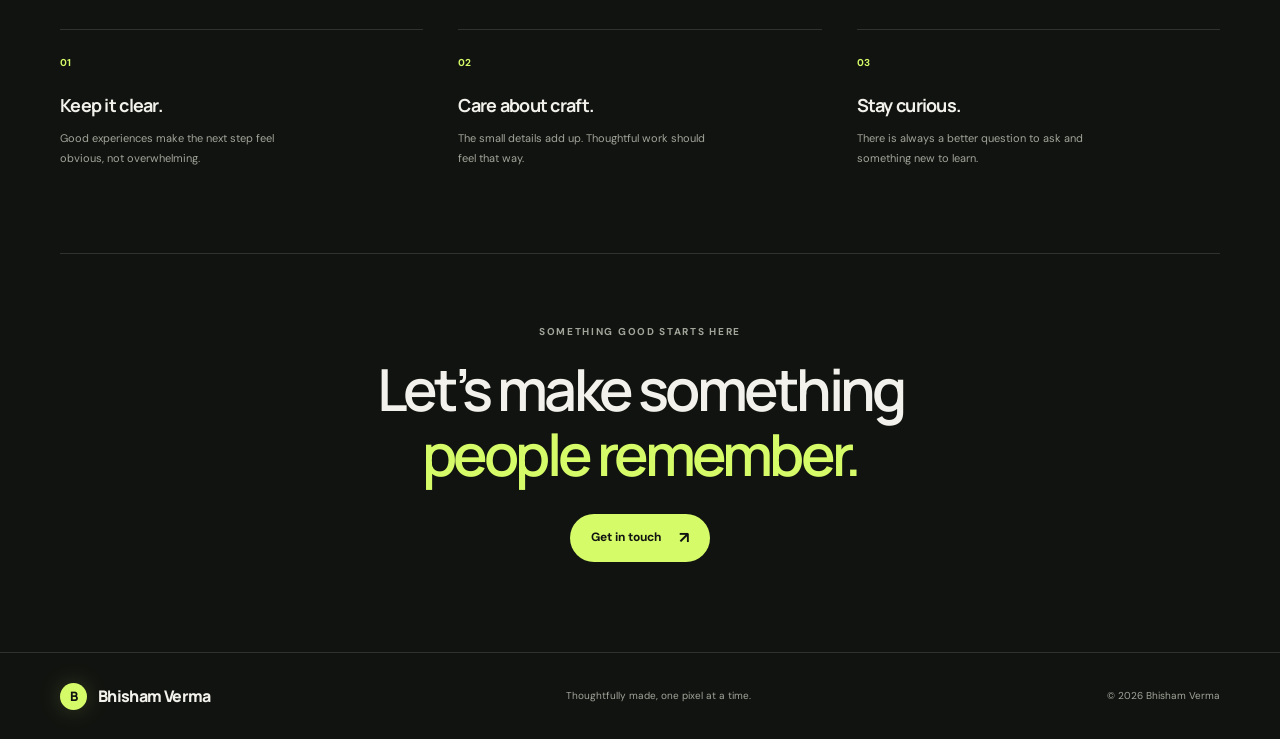
==== commit 53a53707: "Correct education details in About.html Updated education section with accurate details for Secondar" ====
--- a/About.html
+++ b/About.html
@@ -86,7 +86,7 @@
             <article class="education-card">
                 <div>
                     <h2>Secondary <span>(H.B.S.E.)</span></h2>
-                    <p class="education-school">Govt. Sec. Sen. School, PanniWala Mota</p>
+                    <p class="education-school">Saraswati High School, PanniWala Mota</p>
                 </div>
                 <div class="education-result"><span>2021</span><strong>98%</strong></div>
             </article>
@@ -124,4 +124,4 @@
     </footer>
 </body>
 
-</html>+</html>
